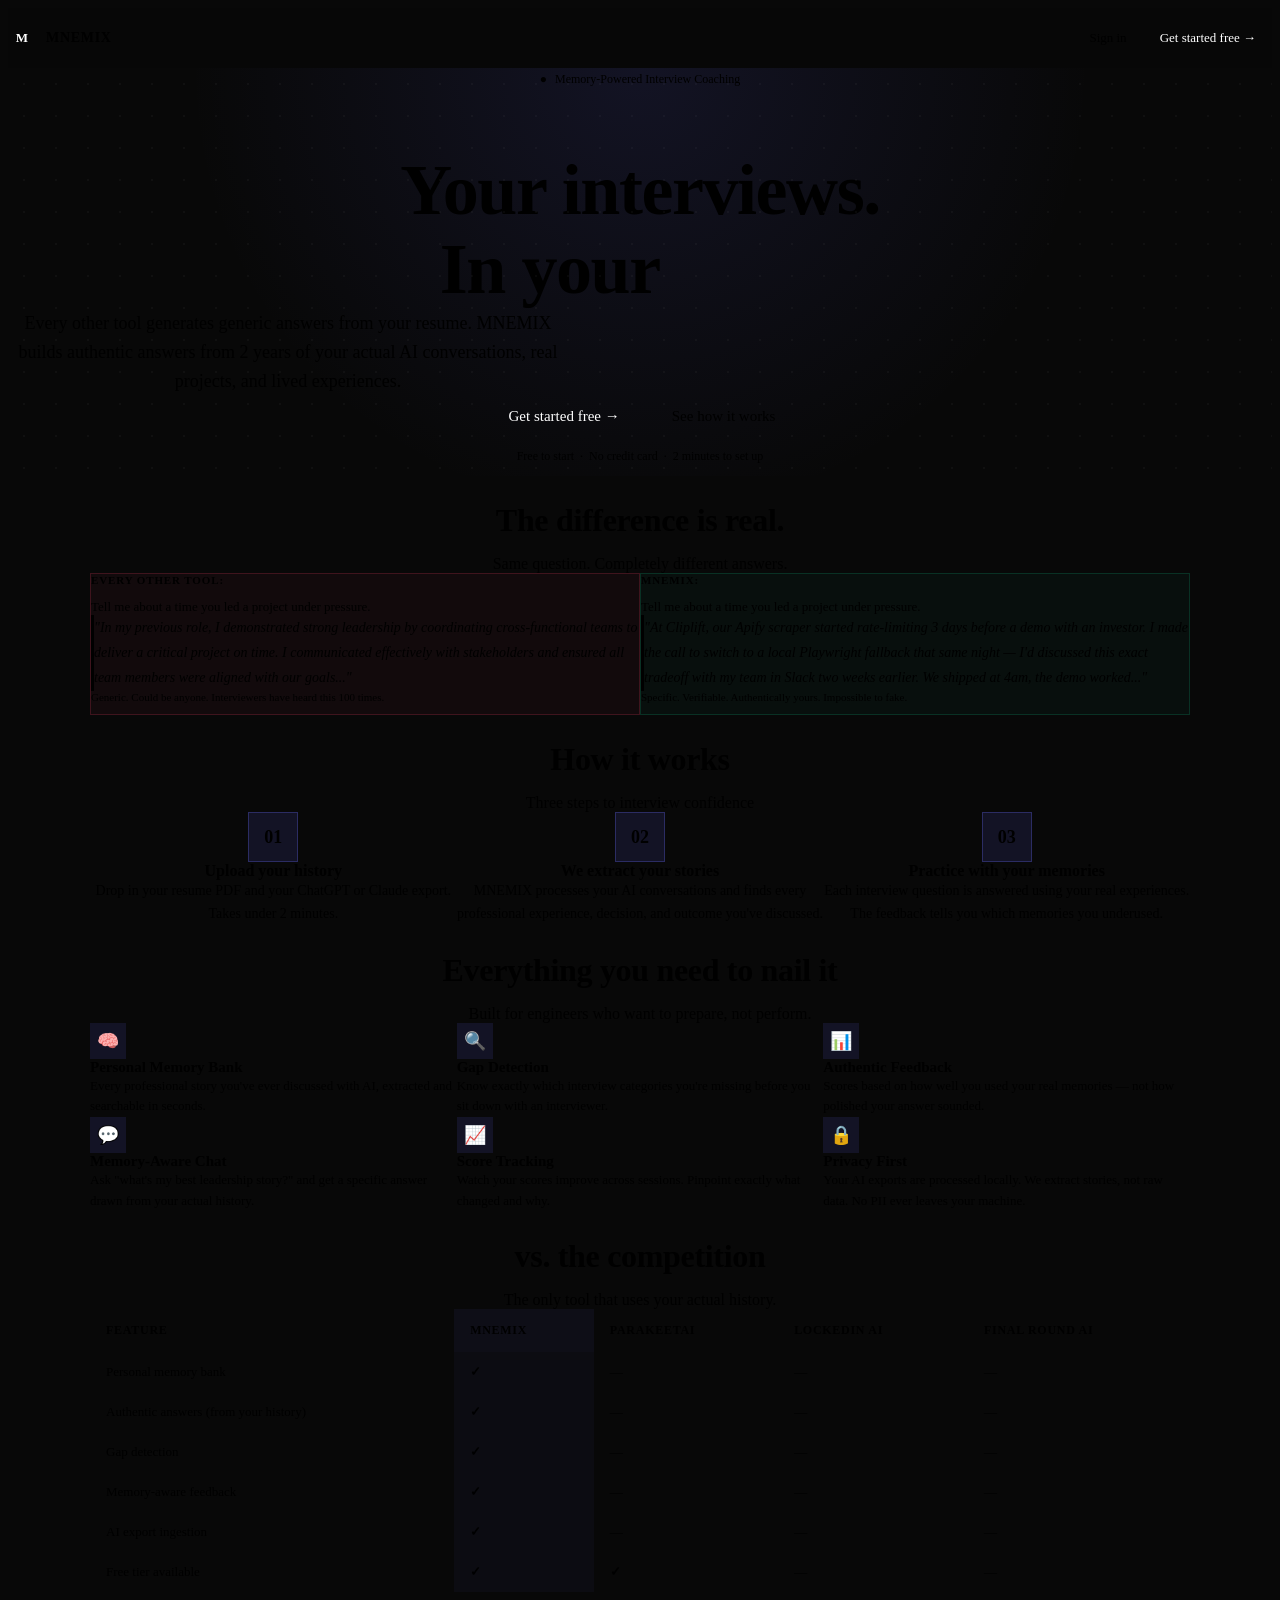
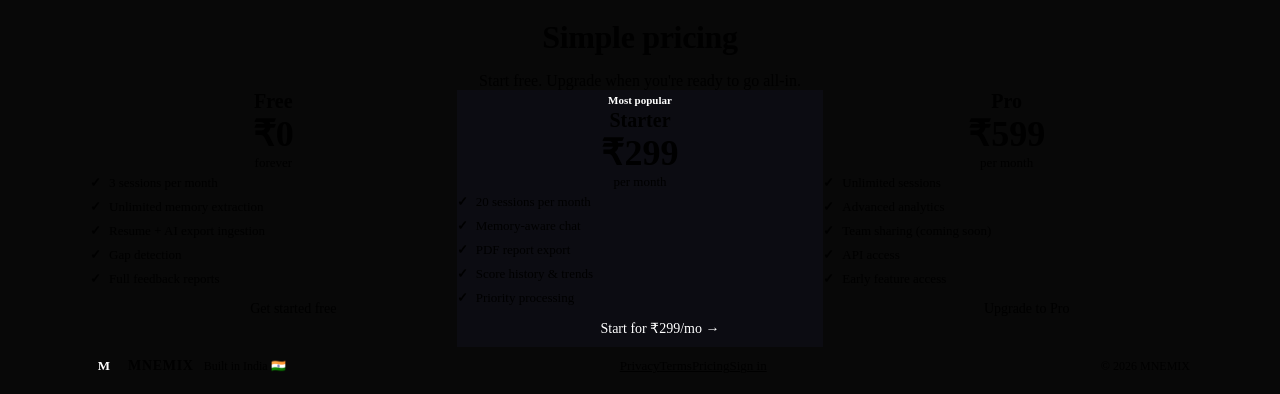
==== frontend/index.html @ 7cbd6e8a "Migrate to Supabase PostgreSQL and add web UI with full documentation - Replace SQLite/aiosqlite wit" ====
<!DOCTYPE html>
<html lang="en">
<head>
  <meta charset="UTF-8">
  <meta name="viewport" content="width=device-width, initial-scale=1.0">
  <title>MNEMIX — Memory-Powered Interview Coaching</title>
  <meta name="description" content="Stop practicing with generic AI answers. MNEMIX extracts your real experiences from 2 years of AI conversations and builds interview answers that are authentically yours.">

  <link href="https://fonts.googleapis.com/css2?family=DM+Sans:wght@300;400;500;600&family=Geist+Mono:wght@400;500;600&display=swap" rel="stylesheet">
  <link rel="stylesheet" href="/css/design-system.css">

  <style>
    /* Landing-specific overrides */
    body { background: #080808; }

    /* Navbar */
    .navbar {
      position: sticky; top: 0; z-index: 100;
      display: flex; align-items: center; justify-content: space-between;
      padding: 0 var(--space-8); height: 60px;
      background: rgba(8,8,8,0.9); backdrop-filter: blur(12px);
      border-bottom: 1px solid var(--color-border);
    }
    .nav-logo { display: flex; align-items: center; gap: 10px; }
    .nav-logo-mark {
      width: 28px; height: 28px; background: var(--color-primary);
      border-radius: var(--radius-md); display: flex; align-items: center; justify-content: center;
      font-family: var(--font-mono); font-size: 13px; font-weight: 600; color: white;
    }
    .nav-logo-text { font-family: var(--font-mono); font-size: 14px; font-weight: 600; letter-spacing: 0.05em; }
    .nav-actions { display: flex; align-items: center; gap: var(--space-3); }
    .btn-nav { display: inline-flex; align-items: center; gap: 6px; padding: 7px 16px; border-radius: var(--radius-md); font-size: 13px; font-weight: 500; transition: all 150ms ease-out; cursor: pointer; }
    .btn-nav-ghost { background: transparent; border: 1px solid transparent; color: var(--text-secondary); text-decoration: none; }
    .btn-nav-ghost:hover { border-color: var(--color-border-2); color: var(--text-primary); }
    .btn-nav-primary { background: var(--color-primary); color: white; border: none; text-decoration: none; }
    .btn-nav-primary:hover { background: var(--color-accent); }

    /* Hero */
    .hero {
      text-align: center; padding: 100px var(--space-6) 80px;
      background-image:
        radial-gradient(circle at 50% 0%, rgba(99,102,241,0.12) 0%, transparent 60%);
      position: relative; overflow: hidden;
    }
    .hero::before {
      content: '';
      position: absolute; inset: 0;
      background-image: radial-gradient(rgba(255,255,255,0.03) 1px, transparent 1px);
      background-size: 32px 32px;
      pointer-events: none;
    }
    .hero-eyebrow {
      display: inline-flex; align-items: center; gap: 8px;
      padding: 4px 12px; border: 1px solid var(--color-border-2);
      border-radius: var(--radius-full); font-size: 12px; font-family: var(--font-mono);
      color: var(--color-accent); margin-bottom: var(--space-6);
    }
    .hero-heading {
      font-size: clamp(40px, 8vw, 72px); font-weight: 600; line-height: 1.1;
      letter-spacing: -0.02em; margin-bottom: var(--space-6);
    }
    .hero-gradient {
      background: linear-gradient(135deg, var(--color-accent), #c4b5fd);
      -webkit-background-clip: text; -webkit-text-fill-color: transparent;
      background-clip: text;
    }
    .hero-sub {
      font-size: 18px; color: var(--text-secondary); max-width: 560px; margin: 0 auto var(--space-8);
      line-height: 1.6;
    }
    .hero-ctas { display: flex; align-items: center; justify-content: center; gap: var(--space-4); flex-wrap: wrap; margin-bottom: var(--space-6); }
    .hero-proof { font-size: 12px; color: var(--text-tertiary); font-family: var(--font-mono); }

    /* Section container */
    .section { padding: 80px var(--space-8); max-width: 1100px; margin: 0 auto; }
    .section-heading {
      font-size: 32px; font-weight: 600; letter-spacing: -0.01em;
      margin-bottom: var(--space-4); text-align: center;
    }
    .section-subheading { font-size: 16px; color: var(--text-secondary); text-align: center; margin-bottom: var(--space-12); }

    /* Problem/Solution */
    .compare-grid { display: grid; grid-template-columns: 1fr 1fr; gap: var(--space-6); }
    .compare-card {
      border-radius: var(--radius-xl); padding: var(--space-8);
      border: 1px solid;
    }
    .compare-bad { background: rgba(244,63,94,0.04); border-color: rgba(244,63,94,0.2); }
    .compare-good { background: rgba(16,185,129,0.04); border-color: rgba(16,185,129,0.2); }
    .compare-label {
      font-size: 11px; font-family: var(--font-mono); font-weight: 600;
      text-transform: uppercase; letter-spacing: 0.08em; margin-bottom: var(--space-4);
    }
    .compare-bad .compare-label { color: var(--color-danger); }
    .compare-good .compare-label { color: var(--color-success); }
    .compare-quote {
      font-size: 14px; line-height: 1.8; color: var(--text-secondary);
      font-style: italic; border-left: 3px solid; padding-left: var(--space-4);
    }
    .compare-bad .compare-quote { border-color: var(--color-danger); }
    .compare-good .compare-quote { border-color: var(--color-success); color: var(--text-primary); }

    /* How it works */
    .steps-row { display: grid; grid-template-columns: repeat(3, 1fr); gap: var(--space-8); }
    .step-card { text-align: center; }
    .step-num {
      display: inline-flex; align-items: center; justify-content: center;
      width: 48px; height: 48px; border-radius: var(--radius-md);
      background: rgba(99,102,241,0.12); border: 1px solid rgba(99,102,241,0.3);
      font-family: var(--font-mono); font-size: 18px; font-weight: 600;
      color: var(--color-accent); margin-bottom: var(--space-5);
    }
    .step-title { font-size: 16px; font-weight: 600; margin-bottom: var(--space-2); }
    .step-desc { font-size: 14px; color: var(--text-secondary); line-height: 1.6; }

    /* Feature grid */
    .feature-grid { display: grid; grid-template-columns: repeat(3, 1fr); gap: var(--space-4); }
    .feature-card {
      background: var(--color-surface); border: 1px solid var(--color-border);
      border-radius: var(--radius-lg); padding: var(--space-6);
      transition: border-color 150ms ease-out;
    }
    .feature-card:hover { border-color: var(--color-border-2); }
    .feature-icon {
      width: 36px; height: 36px; border-radius: var(--radius-md);
      background: rgba(99,102,241,0.12);
      display: flex; align-items: center; justify-content: center;
      font-size: 18px; margin-bottom: var(--space-4);
    }
    .feature-title { font-size: 15px; font-weight: 600; margin-bottom: var(--space-2); }
    .feature-desc { font-size: 13px; color: var(--text-secondary); line-height: 1.6; }

    /* Comparison table */
    .compare-table { width: 100%; border-collapse: collapse; border-radius: var(--radius-lg); overflow: hidden; border: 1px solid var(--color-border); }
    .compare-table th { padding: 14px 16px; font-size: 12px; font-weight: 600; font-family: var(--font-mono); text-transform: uppercase; letter-spacing: 0.06em; border-bottom: 1px solid var(--color-border); text-align: left; }
    .compare-table th:first-child { color: var(--text-tertiary); }
    .compare-table th.highlight { color: var(--color-accent); background: rgba(99,102,241,0.06); }
    .compare-table td { padding: 12px 16px; font-size: 13px; border-bottom: 1px solid var(--color-border); }
    .compare-table tr:last-child td { border-bottom: none; }
    .compare-table td.highlight { background: rgba(99,102,241,0.04); }
    .check { color: var(--color-success); font-weight: 600; }
    .cross { color: var(--text-tertiary); }

    /* Pricing */
    .pricing-grid { display: grid; grid-template-columns: repeat(3, 1fr); gap: var(--space-5); }
    .pricing-card {
      background: var(--color-surface); border: 1px solid var(--color-border);
      border-radius: var(--radius-xl); padding: var(--space-8); text-align: center;
    }
    .pricing-card.featured { border-color: var(--color-primary); background: rgba(99,102,241,0.04); }
    .pricing-badge { display: inline-block; padding: 3px 10px; background: var(--color-primary); color: white; border-radius: var(--radius-full); font-size: 11px; font-weight: 600; margin-bottom: var(--space-4); font-family: var(--font-mono); }
    .pricing-name { font-size: 20px; font-weight: 600; margin-bottom: var(--space-2); }
    .pricing-price { font-family: var(--font-mono); font-size: 36px; font-weight: 600; margin-bottom: var(--space-1); }
    .pricing-period { font-size: 13px; color: var(--text-tertiary); margin-bottom: var(--space-6); }
    .pricing-features { text-align: left; margin-bottom: var(--space-6); }
    .pricing-feature { display: flex; gap: 8px; font-size: 13px; color: var(--text-secondary); padding: 4px 0; }
    .pricing-feature .check { flex-shrink: 0; }
    .btn-pricing {
      display: block; width: 100%; padding: 10px 20px; border-radius: var(--radius-md);
      font-size: 14px; font-weight: 500; text-align: center; transition: all 150ms ease-out;
      cursor: pointer; text-decoration: none;
    }
    .btn-pricing-outline { background: transparent; border: 1px solid var(--color-border-2); color: var(--text-primary); }
    .btn-pricing-outline:hover { border-color: var(--color-primary); color: var(--color-accent); }
    .btn-pricing-filled { background: var(--color-primary); border: none; color: white; }
    .btn-pricing-filled:hover { background: var(--color-accent); }

    /* Footer */
    .footer {
      border-top: 1px solid var(--color-border);
      padding: var(--space-8) var(--space-8);
      display: flex; align-items: center; justify-content: space-between;
      max-width: 1100px; margin: 0 auto;
    }
    .footer-links { display: flex; gap: var(--space-6); }
    .footer-link { font-size: 13px; color: var(--text-tertiary); }
    .footer-link:hover { color: var(--text-secondary); }

    /* Responsive */
    @media (max-width: 767px) {
      .section { padding: 60px var(--space-4); }
      .compare-grid { grid-template-columns: 1fr; }
      .steps-row { grid-template-columns: 1fr; gap: var(--space-6); }
      .feature-grid { grid-template-columns: 1fr 1fr; }
      .pricing-grid { grid-template-columns: 1fr; }
      .compare-table { font-size: 12px; }
      .compare-table th, .compare-table td { padding: 8px 10px; }
      .footer { flex-direction: column; gap: var(--space-4); text-align: center; }
      .footer-links { flex-wrap: wrap; justify-content: center; }
    }
  </style>
</head>
<body>

<!-- Navbar -->
<nav class="navbar">
  <div class="nav-logo">
    <div class="nav-logo-mark">M</div>
    <span class="nav-logo-text">MNEMIX</span>
  </div>
  <div class="nav-actions">
    <a href="/login.html" class="btn-nav btn-nav-ghost">Sign in</a>
    <a href="/login.html" class="btn-nav btn-nav-primary">Get started free →</a>
  </div>
</nav>

<!-- Hero -->
<section class="hero">
  <div class="hero-eyebrow">
    <span>●</span> Memory-Powered Interview Coaching
  </div>
  <h1 class="hero-heading">
    Your interviews.<br>
    In your <span class="hero-gradient">voice.</span>
  </h1>
  <p class="hero-sub">
    Every other tool generates generic answers from your resume. MNEMIX builds authentic answers from 2 years of your actual AI conversations, real projects, and lived experiences.
  </p>
  <div class="hero-ctas">
    <a href="/login.html" style="display:inline-flex;align-items:center;gap:8px;padding:12px 28px;background:var(--color-primary);color:white;border-radius:var(--radius-md);font-size:15px;font-weight:500;text-decoration:none;transition:background 150ms;" onmouseover="this.style.background='var(--color-accent)'" onmouseout="this.style.background='var(--color-primary)'">
      Get started free →
    </a>
    <a href="#how-it-works" style="display:inline-flex;align-items:center;gap:8px;padding:12px 24px;background:transparent;color:var(--text-secondary);border:1px solid var(--color-border-2);border-radius:var(--radius-md);font-size:15px;font-weight:500;text-decoration:none;">
      See how it works
    </a>
  </div>
  <p class="hero-proof">Free to start &nbsp;·&nbsp; No credit card &nbsp;·&nbsp; 2 minutes to set up</p>
</section>

<!-- Problem / Solution -->
<div style="max-width:1100px;margin:0 auto;padding:0 var(--space-8) 80px;">
  <h2 class="section-heading" style="margin-bottom:var(--space-4);">The difference is real.</h2>
  <p class="section-subheading" style="margin-bottom:var(--space-8);">Same question. Completely different answers.</p>
  <div class="compare-grid">
    <div class="compare-card compare-bad">
      <div class="compare-label">Every other tool:</div>
      <p style="font-size:13px;color:var(--text-tertiary);margin-bottom:var(--space-4);">Tell me about a time you led a project under pressure.</p>
      <div class="compare-quote">
        "In my previous role, I demonstrated strong leadership by coordinating cross-functional teams to deliver a critical project on time. I communicated effectively with stakeholders and ensured all team members were aligned with our goals..."
      </div>
      <p style="font-size:11px;color:var(--color-danger);margin-top:var(--space-3);font-family:var(--font-mono);">Generic. Could be anyone. Interviewers have heard this 100 times.</p>
    </div>
    <div class="compare-card compare-good">
      <div class="compare-label">MNEMIX:</div>
      <p style="font-size:13px;color:var(--text-tertiary);margin-bottom:var(--space-4);">Tell me about a time you led a project under pressure.</p>
      <div class="compare-quote">
        "At Cliplift, our Apify scraper started rate-limiting 3 days before a demo with an investor. I made the call to switch to a local Playwright fallback that same night — I'd discussed this exact tradeoff with my team in Slack two weeks earlier. We shipped at 4am, the demo worked..."
      </div>
      <p style="font-size:11px;color:var(--color-success);margin-top:var(--space-3);font-family:var(--font-mono);">Specific. Verifiable. Authentically yours. Impossible to fake.</p>
    </div>
  </div>
</div>

<!-- How it works -->
<div id="how-it-works" style="background:var(--color-surface);border-top:1px solid var(--color-border);border-bottom:1px solid var(--color-border);">
  <div class="section">
    <h2 class="section-heading">How it works</h2>
    <p class="section-subheading">Three steps to interview confidence</p>
    <div class="steps-row">
      <div class="step-card">
        <div class="step-num">01</div>
        <div class="step-title">Upload your history</div>
        <div class="step-desc">Drop in your resume PDF and your ChatGPT or Claude export. Takes under 2 minutes.</div>
      </div>
      <div class="step-card">
        <div class="step-num">02</div>
        <div class="step-title">We extract your stories</div>
        <div class="step-desc">MNEMIX processes your AI conversations and finds every professional experience, decision, and outcome you've discussed.</div>
      </div>
      <div class="step-card">
        <div class="step-num">03</div>
        <div class="step-title">Practice with your memories</div>
        <div class="step-desc">Each interview question is answered using your real experiences. The feedback tells you which memories you underused.</div>
      </div>
    </div>
  </div>
</div>

<!-- Features -->
<div class="section">
  <h2 class="section-heading">Everything you need to nail it</h2>
  <p class="section-subheading">Built for engineers who want to prepare, not perform.</p>
  <div class="feature-grid">
    <div class="feature-card">
      <div class="feature-icon">🧠</div>
      <div class="feature-title">Personal Memory Bank</div>
      <div class="feature-desc">Every professional story you've ever discussed with AI, extracted and searchable in seconds.</div>
    </div>
    <div class="feature-card">
      <div class="feature-icon">🔍</div>
      <div class="feature-title">Gap Detection</div>
      <div class="feature-desc">Know exactly which interview categories you're missing before you sit down with an interviewer.</div>
    </div>
    <div class="feature-card">
      <div class="feature-icon">📊</div>
      <div class="feature-title">Authentic Feedback</div>
      <div class="feature-desc">Scores based on how well you used your real memories — not how polished your answer sounded.</div>
    </div>
    <div class="feature-card">
      <div class="feature-icon">💬</div>
      <div class="feature-title">Memory-Aware Chat</div>
      <div class="feature-desc">Ask "what's my best leadership story?" and get a specific answer drawn from your actual history.</div>
    </div>
    <div class="feature-card">
      <div class="feature-icon">📈</div>
      <div class="feature-title">Score Tracking</div>
      <div class="feature-desc">Watch your scores improve across sessions. Pinpoint exactly what changed and why.</div>
    </div>
    <div class="feature-card">
      <div class="feature-icon">🔒</div>
      <div class="feature-title">Privacy First</div>
      <div class="feature-desc">Your AI exports are processed locally. We extract stories, not raw data. No PII ever leaves your machine.</div>
    </div>
  </div>
</div>

<!-- Comparison table -->
<div style="background:var(--color-surface);border-top:1px solid var(--color-border);border-bottom:1px solid var(--color-border);">
  <div class="section">
    <h2 class="section-heading">vs. the competition</h2>
    <p class="section-subheading">The only tool that uses your actual history.</p>
    <table class="compare-table">
      <thead>
        <tr>
          <th>Feature</th>
          <th class="highlight">MNEMIX</th>
          <th>ParakeetAI</th>
          <th>LockedIn AI</th>
          <th>Final Round AI</th>
        </tr>
      </thead>
      <tbody>
        <tr>
          <td>Personal memory bank</td>
          <td class="highlight"><span class="check">✓</span></td>
          <td><span class="cross">—</span></td>
          <td><span class="cross">—</span></td>
          <td><span class="cross">—</span></td>
        </tr>
        <tr>
          <td>Authentic answers (from your history)</td>
          <td class="highlight"><span class="check">✓</span></td>
          <td><span class="cross">—</span></td>
          <td><span class="cross">—</span></td>
          <td><span class="cross">—</span></td>
        </tr>
        <tr>
          <td>Gap detection</td>
          <td class="highlight"><span class="check">✓</span></td>
          <td><span class="cross">—</span></td>
          <td><span class="cross">—</span></td>
          <td><span class="cross">—</span></td>
        </tr>
        <tr>
          <td>Memory-aware feedback</td>
          <td class="highlight"><span class="check">✓</span></td>
          <td><span class="cross">—</span></td>
          <td><span class="cross">—</span></td>
          <td><span class="cross">—</span></td>
        </tr>
        <tr>
          <td>AI export ingestion</td>
          <td class="highlight"><span class="check">✓</span></td>
          <td><span class="cross">—</span></td>
          <td><span class="cross">—</span></td>
          <td><span class="cross">—</span></td>
        </tr>
        <tr>
          <td>Free tier available</td>
          <td class="highlight"><span class="check">✓</span></td>
          <td><span class="check">✓</span></td>
          <td><span class="cross">—</span></td>
          <td><span class="cross">—</span></td>
        </tr>
      </tbody>
    </table>
  </div>
</div>

<!-- Pricing -->
<div class="section" id="pricing">
  <h2 class="section-heading">Simple pricing</h2>
  <p class="section-subheading">Start free. Upgrade when you're ready to go all-in.</p>
  <div class="pricing-grid">
    <div class="pricing-card">
      <div class="pricing-name">Free</div>
      <div class="pricing-price">₹0</div>
      <div class="pricing-period">forever</div>
      <div class="pricing-features">
        <div class="pricing-feature"><span class="check">✓</span> 3 sessions per month</div>
        <div class="pricing-feature"><span class="check">✓</span> Unlimited memory extraction</div>
        <div class="pricing-feature"><span class="check">✓</span> Resume + AI export ingestion</div>
        <div class="pricing-feature"><span class="check">✓</span> Gap detection</div>
        <div class="pricing-feature"><span class="check">✓</span> Full feedback reports</div>
      </div>
      <a href="/login.html" class="btn-pricing btn-pricing-outline">Get started free</a>
    </div>
    <div class="pricing-card featured">
      <div class="pricing-badge">Most popular</div>
      <div class="pricing-name">Starter</div>
      <div class="pricing-price">₹299</div>
      <div class="pricing-period">per month</div>
      <div class="pricing-features">
        <div class="pricing-feature"><span class="check">✓</span> 20 sessions per month</div>
        <div class="pricing-feature"><span class="check">✓</span> Memory-aware chat</div>
        <div class="pricing-feature"><span class="check">✓</span> PDF report export</div>
        <div class="pricing-feature"><span class="check">✓</span> Score history & trends</div>
        <div class="pricing-feature"><span class="check">✓</span> Priority processing</div>
      </div>
      <a href="/login.html" class="btn-pricing btn-pricing-filled">Start for ₹299/mo →</a>
    </div>
    <div class="pricing-card">
      <div class="pricing-name">Pro</div>
      <div class="pricing-price">₹599</div>
      <div class="pricing-period">per month</div>
      <div class="pricing-features">
        <div class="pricing-feature"><span class="check">✓</span> Unlimited sessions</div>
        <div class="pricing-feature"><span class="check">✓</span> Advanced analytics</div>
        <div class="pricing-feature"><span class="check">✓</span> Team sharing (coming soon)</div>
        <div class="pricing-feature"><span class="check">✓</span> API access</div>
        <div class="pricing-feature"><span class="check">✓</span> Early feature access</div>
      </div>
      <a href="/login.html" class="btn-pricing btn-pricing-outline">Upgrade to Pro</a>
    </div>
  </div>
</div>

<!-- Footer -->
<div style="border-top:1px solid var(--color-border);padding:0 var(--space-8);">
  <div class="footer">
    <div class="nav-logo">
      <div class="nav-logo-mark">M</div>
      <span class="nav-logo-text">MNEMIX</span>
      <span style="font-size:12px;color:var(--text-tertiary);margin-left:var(--space-3);">Built in India 🇮🇳</span>
    </div>
    <div class="footer-links">
      <a href="#" class="footer-link">Privacy</a>
      <a href="#" class="footer-link">Terms</a>
      <a href="#pricing" class="footer-link">Pricing</a>
      <a href="/login.html" class="footer-link">Sign in</a>
    </div>
    <p style="font-size:12px;color:var(--text-tertiary);">© 2026 MNEMIX</p>
  </div>
</div>

</body>
</html>
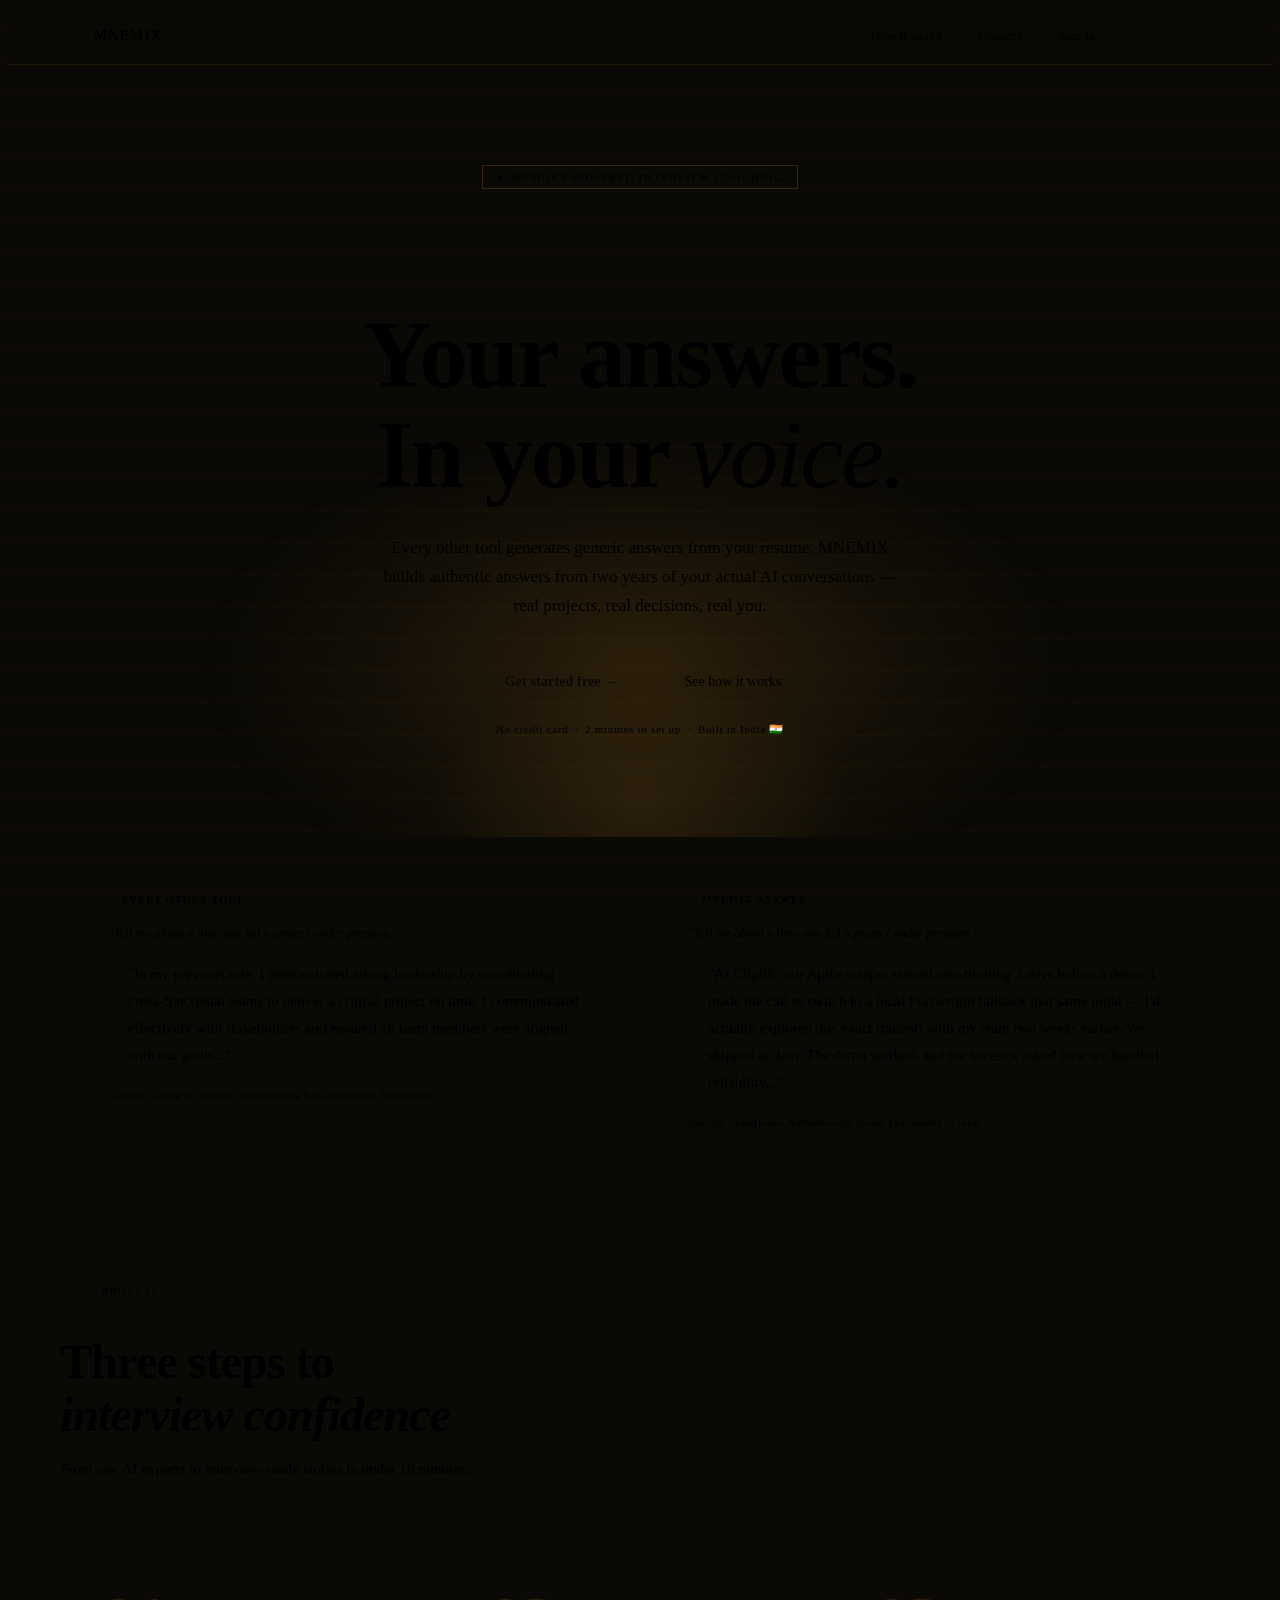
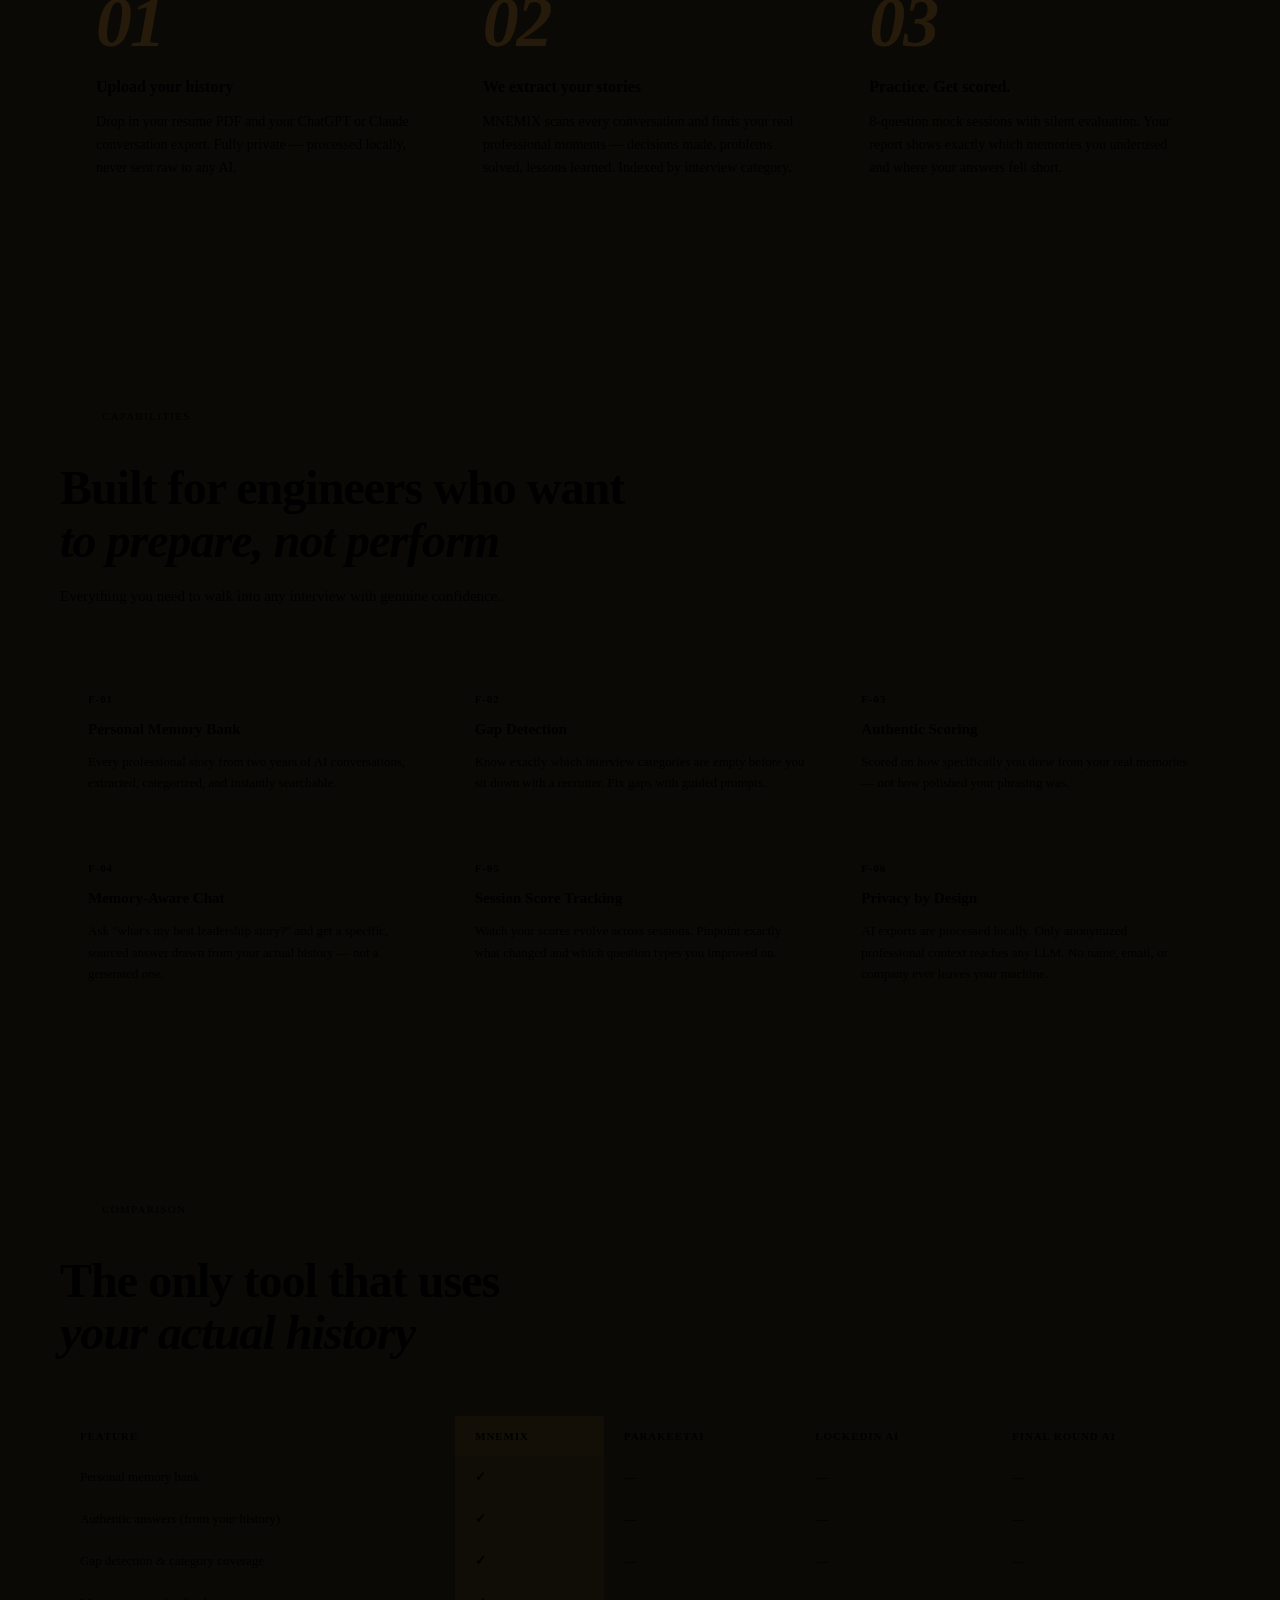
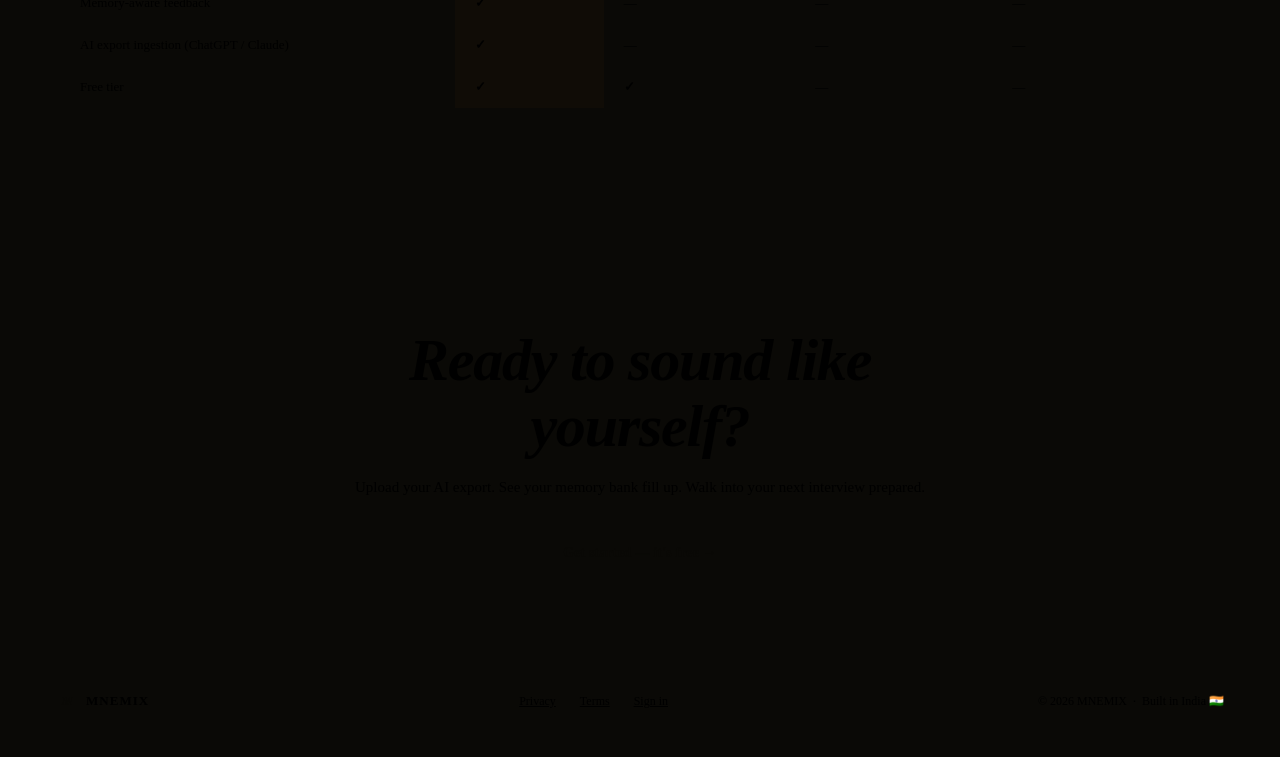
==== commit 11f84a95: "Redesign frontend with Archival Intelligence aesthetic Replace indigo/purple palette with warm amber" ====
--- a/frontend/index.html
+++ b/frontend/index.html
@@ -3,445 +3,602 @@
 <head>
   <meta charset="UTF-8">
   <meta name="viewport" content="width=device-width, initial-scale=1.0">
-  <title>MNEMIX — Memory-Powered Interview Coaching</title>
-  <meta name="description" content="Stop practicing with generic AI answers. MNEMIX extracts your real experiences from 2 years of AI conversations and builds interview answers that are authentically yours.">
-
-  <link href="https://fonts.googleapis.com/css2?family=DM+Sans:wght@300;400;500;600&family=Geist+Mono:wght@400;500;600&display=swap" rel="stylesheet">
+  <title>MNEMIX — Your interview answers, in your voice</title>
+  <meta name="description" content="Stop rehearsing generic answers. MNEMIX extracts your real experiences from 2 years of AI conversations and builds interview answers that are authentically yours.">
   <link rel="stylesheet" href="/css/design-system.css">
 
   <style>
-    /* Landing-specific overrides */
-    body { background: #080808; }
-
-    /* Navbar */
+    /* ── Page base ─────────────────────────────────── */
+    body { background: #0a0906; overflow-x: hidden; }
+
+    /* Ruled-line texture */
+    body::before {
+      content: '';
+      position: fixed; inset: 0; pointer-events: none; z-index: 0;
+      background-image: repeating-linear-gradient(
+        to bottom,
+        transparent 0px,
+        transparent 31px,
+        rgba(200,133,31,0.035) 31px,
+        rgba(200,133,31,0.035) 32px
+      );
+    }
+
+    /* ── Navbar ────────────────────────────────────── */
     .navbar {
-      position: sticky; top: 0; z-index: 100;
+      position: sticky; top: 0; z-index: 200;
       display: flex; align-items: center; justify-content: space-between;
-      padding: 0 var(--space-8); height: 60px;
-      background: rgba(8,8,8,0.9); backdrop-filter: blur(12px);
-      border-bottom: 1px solid var(--color-border);
-    }
-    .nav-logo { display: flex; align-items: center; gap: 10px; }
+      padding: 0 48px; height: 56px;
+      background: rgba(10,9,6,0.92);
+      backdrop-filter: blur(16px);
+      border-bottom: 1px solid rgba(200,133,31,0.12);
+    }
+    .nav-logo {
+      display: flex; align-items: center; gap: 10px;
+      font-family: var(--font-mono); font-size: 14px; font-weight: 600;
+      letter-spacing: 0.08em; color: var(--text-primary);
+      text-decoration: none;
+    }
     .nav-logo-mark {
-      width: 28px; height: 28px; background: var(--color-primary);
-      border-radius: var(--radius-md); display: flex; align-items: center; justify-content: center;
-      font-family: var(--font-mono); font-size: 13px; font-weight: 600; color: white;
-    }
-    .nav-logo-text { font-family: var(--font-mono); font-size: 14px; font-weight: 600; letter-spacing: 0.05em; }
-    .nav-actions { display: flex; align-items: center; gap: var(--space-3); }
-    .btn-nav { display: inline-flex; align-items: center; gap: 6px; padding: 7px 16px; border-radius: var(--radius-md); font-size: 13px; font-weight: 500; transition: all 150ms ease-out; cursor: pointer; }
-    .btn-nav-ghost { background: transparent; border: 1px solid transparent; color: var(--text-secondary); text-decoration: none; }
-    .btn-nav-ghost:hover { border-color: var(--color-border-2); color: var(--text-primary); }
-    .btn-nav-primary { background: var(--color-primary); color: white; border: none; text-decoration: none; }
-    .btn-nav-primary:hover { background: var(--color-accent); }
-
-    /* Hero */
+      width: 28px; height: 28px;
+      background: var(--color-primary);
+      border-radius: var(--radius-md);
+      display: flex; align-items: center; justify-content: center;
+      font-family: var(--font-display);
+      font-size: 15px; font-weight: 600; font-style: italic;
+      color: #0a0906;
+    }
+    .nav-actions { display: flex; align-items: center; gap: 12px; }
+    .nav-link {
+      font-size: 13px; font-weight: 500; color: var(--text-secondary);
+      text-decoration: none; padding: 6px 12px;
+      border-radius: var(--radius-md);
+      transition: color var(--transition-fast);
+    }
+    .nav-link:hover { color: var(--text-primary); }
+    .nav-cta {
+      display: inline-flex; align-items: center; gap: 6px;
+      padding: 8px 18px; border-radius: var(--radius-md);
+      background: var(--color-primary);
+      color: #0a0906; font-size: 13px; font-weight: 600;
+      text-decoration: none;
+      transition: background var(--transition-fast);
+    }
+    .nav-cta:hover { background: var(--color-accent); }
+
+    /* ── Hero ──────────────────────────────────────── */
     .hero {
-      text-align: center; padding: 100px var(--space-6) 80px;
-      background-image:
-        radial-gradient(circle at 50% 0%, rgba(99,102,241,0.12) 0%, transparent 60%);
+      position: relative; z-index: 1;
+      padding: 100px 48px 90px;
+      text-align: center; overflow: hidden;
+    }
+    .hero-glow {
+      position: absolute; bottom: -80px; left: 50%; transform: translateX(-50%);
+      width: 900px; height: 500px; pointer-events: none;
+      background: radial-gradient(ellipse at center, rgba(200,133,31,0.18) 0%, rgba(200,133,31,0.06) 40%, transparent 70%);
+      filter: blur(1px);
+    }
+    .hero-glow-2 {
+      position: absolute; bottom: -120px; left: 50%; transform: translateX(-50%);
+      width: 500px; height: 300px; pointer-events: none;
+      background: radial-gradient(ellipse at center, rgba(232,163,50,0.1) 0%, transparent 60%);
+    }
+    .hero-label {
+      display: inline-flex; align-items: center; gap: 8px;
+      font-family: var(--font-mono); font-size: 11px;
+      color: var(--color-primary); letter-spacing: 0.12em; text-transform: uppercase;
+      border: 1px solid rgba(200,133,31,0.25); border-radius: var(--radius-full);
+      padding: 5px 14px; margin-bottom: 36px;
+      opacity: 0; animation: fadeUp 0.6s ease-out 0.1s forwards;
+    }
+    .hero-label::before { content: '◆'; font-size: 8px; }
+
+    .hero-heading {
+      font-family: var(--font-display);
+      font-size: clamp(52px, 9vw, 96px);
+      font-weight: 600;
+      line-height: 1.05;
+      letter-spacing: -0.02em;
+      color: var(--text-primary);
+      margin-bottom: 28px;
+      opacity: 0; animation: fadeUp 0.7s ease-out 0.2s forwards;
+    }
+    .hero-heading em {
+      font-style: italic;
+      color: var(--color-accent);
+      font-weight: 500;
+    }
+
+    .hero-sub {
+      font-size: 17px; line-height: 1.7;
+      color: var(--text-secondary);
+      max-width: 540px; margin: 0 auto 40px;
+      opacity: 0; animation: fadeUp 0.7s ease-out 0.35s forwards;
+    }
+
+    .hero-ctas {
+      display: flex; align-items: center; justify-content: center;
+      gap: 12px; flex-wrap: wrap; margin-bottom: 20px;
+      opacity: 0; animation: fadeUp 0.7s ease-out 0.45s forwards;
+    }
+    .hero-cta-primary {
+      display: inline-flex; align-items: center; gap: 8px;
+      padding: 13px 30px; border-radius: var(--radius-md);
+      background: var(--color-primary); color: #0a0906;
+      font-size: 14px; font-weight: 700;
+      text-decoration: none; letter-spacing: 0.01em;
+      transition: background var(--transition-fast), transform 120ms ease-out;
       position: relative; overflow: hidden;
     }
-    .hero::before {
+    .hero-cta-primary::after {
       content: '';
       position: absolute; inset: 0;
-      background-image: radial-gradient(rgba(255,255,255,0.03) 1px, transparent 1px);
-      background-size: 32px 32px;
-      pointer-events: none;
-    }
-    .hero-eyebrow {
+      background: linear-gradient(90deg, transparent 0%, rgba(255,255,255,0.12) 50%, transparent 100%);
+      transform: translateX(-100%);
+      animation: shimmerBtn 2.5s ease-in-out 1.2s infinite;
+    }
+    @keyframes shimmerBtn {
+      from { transform: translateX(-100%); }
+      to   { transform: translateX(100%); }
+    }
+    .hero-cta-primary:hover { background: var(--color-accent); transform: translateY(-1px); }
+    .hero-cta-secondary {
       display: inline-flex; align-items: center; gap: 8px;
-      padding: 4px 12px; border: 1px solid var(--color-border-2);
-      border-radius: var(--radius-full); font-size: 12px; font-family: var(--font-mono);
-      color: var(--color-accent); margin-bottom: var(--space-6);
-    }
-    .hero-heading {
-      font-size: clamp(40px, 8vw, 72px); font-weight: 600; line-height: 1.1;
-      letter-spacing: -0.02em; margin-bottom: var(--space-6);
-    }
-    .hero-gradient {
-      background: linear-gradient(135deg, var(--color-accent), #c4b5fd);
-      -webkit-background-clip: text; -webkit-text-fill-color: transparent;
-      background-clip: text;
-    }
-    .hero-sub {
-      font-size: 18px; color: var(--text-secondary); max-width: 560px; margin: 0 auto var(--space-8);
-      line-height: 1.6;
-    }
-    .hero-ctas { display: flex; align-items: center; justify-content: center; gap: var(--space-4); flex-wrap: wrap; margin-bottom: var(--space-6); }
-    .hero-proof { font-size: 12px; color: var(--text-tertiary); font-family: var(--font-mono); }
-
-    /* Section container */
-    .section { padding: 80px var(--space-8); max-width: 1100px; margin: 0 auto; }
+      padding: 12px 24px; border-radius: var(--radius-md);
+      background: transparent; color: var(--text-secondary);
+      border: 1px solid var(--color-border-2);
+      font-size: 14px; font-weight: 500;
+      text-decoration: none;
+      transition: all var(--transition-fast);
+    }
+    .hero-cta-secondary:hover { border-color: var(--color-primary); color: var(--color-primary); }
+
+    .hero-proof {
+      font-family: var(--font-mono); font-size: 11px;
+      color: var(--text-tertiary); letter-spacing: 0.06em;
+      opacity: 0; animation: fadeUp 0.6s ease-out 0.6s forwards;
+    }
+
+    @keyframes fadeUp {
+      from { opacity: 0; transform: translateY(16px); }
+      to   { opacity: 1; transform: translateY(0); }
+    }
+
+    /* ── Ruling dividers ─────────────────────────── */
+    .rule { width: 100%; height: 1px; background: var(--color-border); }
+
+    /* ── Sections ────────────────────────────────── */
+    .section { position: relative; z-index: 1; padding: 88px 48px; max-width: 1160px; margin: 0 auto; }
+    .section-full { position: relative; z-index: 1; }
+    .section-inner { max-width: 1160px; margin: 0 auto; padding: 88px 48px; }
+
+    .section-label {
+      font-family: var(--font-mono); font-size: 11px;
+      color: var(--color-primary); letter-spacing: 0.12em;
+      text-transform: uppercase; margin-bottom: 16px;
+      display: flex; align-items: center; gap: 10px;
+    }
+    .section-label::before { content: ''; width: 32px; height: 1px; background: var(--color-primary); }
     .section-heading {
-      font-size: 32px; font-weight: 600; letter-spacing: -0.01em;
-      margin-bottom: var(--space-4); text-align: center;
-    }
-    .section-subheading { font-size: 16px; color: var(--text-secondary); text-align: center; margin-bottom: var(--space-12); }
-
-    /* Problem/Solution */
-    .compare-grid { display: grid; grid-template-columns: 1fr 1fr; gap: var(--space-6); }
-    .compare-card {
-      border-radius: var(--radius-xl); padding: var(--space-8);
-      border: 1px solid;
-    }
-    .compare-bad { background: rgba(244,63,94,0.04); border-color: rgba(244,63,94,0.2); }
-    .compare-good { background: rgba(16,185,129,0.04); border-color: rgba(16,185,129,0.2); }
-    .compare-label {
-      font-size: 11px; font-family: var(--font-mono); font-weight: 600;
-      text-transform: uppercase; letter-spacing: 0.08em; margin-bottom: var(--space-4);
-    }
-    .compare-bad .compare-label { color: var(--color-danger); }
-    .compare-good .compare-label { color: var(--color-success); }
-    .compare-quote {
-      font-size: 14px; line-height: 1.8; color: var(--text-secondary);
-      font-style: italic; border-left: 3px solid; padding-left: var(--space-4);
-    }
-    .compare-bad .compare-quote { border-color: var(--color-danger); }
-    .compare-good .compare-quote { border-color: var(--color-success); color: var(--text-primary); }
-
-    /* How it works */
-    .steps-row { display: grid; grid-template-columns: repeat(3, 1fr); gap: var(--space-8); }
-    .step-card { text-align: center; }
+      font-family: var(--font-display);
+      font-size: clamp(32px, 4vw, 48px);
+      font-weight: 600; line-height: 1.1;
+      letter-spacing: -0.02em;
+      margin-bottom: 16px;
+    }
+    .section-heading em { font-style: italic; color: var(--color-accent); }
+    .section-sub {
+      font-size: 15px; color: var(--text-secondary); line-height: 1.65;
+      max-width: 520px;
+    }
+
+    /* ── Comparison ──────────────────────────────── */
+    .compare-wrap {
+      background: var(--color-surface);
+      border-top: 1px solid var(--color-border);
+      border-bottom: 1px solid var(--color-border);
+    }
+    .compare-inner {
+      max-width: 1160px; margin: 0 auto;
+      display: grid; grid-template-columns: 1fr 1fr;
+    }
+    .compare-col {
+      padding: 56px 48px;
+    }
+    .compare-col + .compare-col {
+      border-left: 1px solid var(--color-border-2);
+    }
+    .compare-tag {
+      font-family: var(--font-mono); font-size: 10px; font-weight: 600;
+      text-transform: uppercase; letter-spacing: 0.12em;
+      margin-bottom: 20px; display: flex; align-items: center; gap: 8px;
+    }
+    .compare-tag-bad  { color: var(--color-danger); }
+    .compare-tag-good { color: var(--color-success); }
+    .compare-tag-bad::before  { content: ''; width: 6px; height: 6px; border-radius: 50%; background: var(--color-danger); flex-shrink: 0; }
+    .compare-tag-good::before { content: ''; width: 6px; height: 6px; border-radius: 50%; background: var(--color-success); flex-shrink: 0; }
+
+    .compare-question {
+      font-size: 13px; font-style: italic; color: var(--text-tertiary);
+      margin-bottom: 20px; font-family: var(--font-body);
+    }
+    .compare-answer {
+      font-size: 15px; line-height: 1.8;
+      color: var(--text-secondary); padding-left: 20px;
+      border-left: 2px solid var(--color-border-2);
+      margin-bottom: 20px;
+    }
+    .compare-col:last-child .compare-answer {
+      color: var(--text-primary);
+      border-left-color: var(--color-primary);
+    }
+    .compare-verdict {
+      font-family: var(--font-mono); font-size: 11px;
+      letter-spacing: 0.04em;
+    }
+    .compare-verdict-bad  { color: var(--color-danger); }
+    .compare-verdict-good { color: var(--color-success); }
+
+    /* ── How it works ────────────────────────────── */
+    .steps-grid {
+      display: grid; grid-template-columns: repeat(3, 1fr);
+      gap: 0; margin-top: 64px;
+      border: 1px solid var(--color-border);
+      border-radius: var(--radius-xl);
+      overflow: hidden;
+    }
+    .step-card {
+      padding: 40px 36px;
+      border-right: 1px solid var(--color-border);
+      position: relative;
+    }
+    .step-card:last-child { border-right: none; }
     .step-num {
-      display: inline-flex; align-items: center; justify-content: center;
-      width: 48px; height: 48px; border-radius: var(--radius-md);
-      background: rgba(99,102,241,0.12); border: 1px solid rgba(99,102,241,0.3);
-      font-family: var(--font-mono); font-size: 18px; font-weight: 600;
-      color: var(--color-accent); margin-bottom: var(--space-5);
-    }
-    .step-title { font-size: 16px; font-weight: 600; margin-bottom: var(--space-2); }
-    .step-desc { font-size: 14px; color: var(--text-secondary); line-height: 1.6; }
-
-    /* Feature grid */
-    .feature-grid { display: grid; grid-template-columns: repeat(3, 1fr); gap: var(--space-4); }
+      font-family: var(--font-display);
+      font-size: 72px; font-weight: 600; font-style: italic;
+      line-height: 1; color: rgba(200,133,31,0.15);
+      margin-bottom: 20px;
+      letter-spacing: -0.03em;
+    }
+    .step-title {
+      font-size: 16px; font-weight: 600; margin-bottom: 10px;
+      color: var(--text-primary);
+    }
+    .step-desc { font-size: 14px; color: var(--text-secondary); line-height: 1.65; }
+
+    /* ── Feature grid ────────────────────────────── */
+    .feature-grid {
+      display: grid; grid-template-columns: repeat(3, 1fr);
+      gap: var(--space-4); margin-top: 56px;
+    }
     .feature-card {
-      background: var(--color-surface); border: 1px solid var(--color-border);
-      border-radius: var(--radius-lg); padding: var(--space-6);
-      transition: border-color 150ms ease-out;
-    }
-    .feature-card:hover { border-color: var(--color-border-2); }
-    .feature-icon {
-      width: 36px; height: 36px; border-radius: var(--radius-md);
-      background: rgba(99,102,241,0.12);
-      display: flex; align-items: center; justify-content: center;
-      font-size: 18px; margin-bottom: var(--space-4);
-    }
-    .feature-title { font-size: 15px; font-weight: 600; margin-bottom: var(--space-2); }
-    .feature-desc { font-size: 13px; color: var(--text-secondary); line-height: 1.6; }
-
-    /* Comparison table */
-    .compare-table { width: 100%; border-collapse: collapse; border-radius: var(--radius-lg); overflow: hidden; border: 1px solid var(--color-border); }
-    .compare-table th { padding: 14px 16px; font-size: 12px; font-weight: 600; font-family: var(--font-mono); text-transform: uppercase; letter-spacing: 0.06em; border-bottom: 1px solid var(--color-border); text-align: left; }
-    .compare-table th:first-child { color: var(--text-tertiary); }
-    .compare-table th.highlight { color: var(--color-accent); background: rgba(99,102,241,0.06); }
-    .compare-table td { padding: 12px 16px; font-size: 13px; border-bottom: 1px solid var(--color-border); }
-    .compare-table tr:last-child td { border-bottom: none; }
-    .compare-table td.highlight { background: rgba(99,102,241,0.04); }
-    .check { color: var(--color-success); font-weight: 600; }
+      background: var(--color-surface);
+      border: 1px solid var(--color-border);
+      border-radius: var(--radius-lg); padding: 28px 28px;
+      transition: border-color var(--transition-fast), transform var(--transition-fast);
+    }
+    .feature-card:hover {
+      border-color: rgba(200,133,31,0.3);
+      transform: translateY(-2px);
+    }
+    .feature-num {
+      font-family: var(--font-mono); font-size: 11px; font-weight: 600;
+      color: var(--color-primary); letter-spacing: 0.08em;
+      margin-bottom: 16px; display: block;
+    }
+    .feature-title { font-size: 15px; font-weight: 600; margin-bottom: 8px; }
+    .feature-desc { font-size: 13px; color: var(--text-secondary); line-height: 1.65; }
+
+    /* ── Comparison table ────────────────────────── */
+    .ctable-wrap { border-radius: var(--radius-xl); overflow: hidden; border: 1px solid var(--color-border); margin-top: 56px; }
+    .ctable { width: 100%; border-collapse: collapse; }
+    .ctable th {
+      padding: 14px 20px; font-size: 11px; font-weight: 600;
+      font-family: var(--font-mono); text-transform: uppercase;
+      letter-spacing: 0.08em; border-bottom: 1px solid var(--color-border);
+      text-align: left; background: var(--color-surface);
+    }
+    .ctable th:first-child { color: var(--text-tertiary); }
+    .ctable th.hl { color: var(--color-primary); background: rgba(200,133,31,0.05); }
+    .ctable td {
+      padding: 13px 20px; font-size: 13px;
+      border-bottom: 1px solid var(--color-border); background: var(--color-surface);
+    }
+    .ctable td.hl { background: rgba(200,133,31,0.03); }
+    .ctable tr:last-child td { border-bottom: none; }
+    .check { color: var(--color-primary); font-weight: 600; }
     .cross { color: var(--text-tertiary); }
 
-    /* Pricing */
-    .pricing-grid { display: grid; grid-template-columns: repeat(3, 1fr); gap: var(--space-5); }
-    .pricing-card {
-      background: var(--color-surface); border: 1px solid var(--color-border);
-      border-radius: var(--radius-xl); padding: var(--space-8); text-align: center;
-    }
-    .pricing-card.featured { border-color: var(--color-primary); background: rgba(99,102,241,0.04); }
-    .pricing-badge { display: inline-block; padding: 3px 10px; background: var(--color-primary); color: white; border-radius: var(--radius-full); font-size: 11px; font-weight: 600; margin-bottom: var(--space-4); font-family: var(--font-mono); }
-    .pricing-name { font-size: 20px; font-weight: 600; margin-bottom: var(--space-2); }
-    .pricing-price { font-family: var(--font-mono); font-size: 36px; font-weight: 600; margin-bottom: var(--space-1); }
-    .pricing-period { font-size: 13px; color: var(--text-tertiary); margin-bottom: var(--space-6); }
-    .pricing-features { text-align: left; margin-bottom: var(--space-6); }
-    .pricing-feature { display: flex; gap: 8px; font-size: 13px; color: var(--text-secondary); padding: 4px 0; }
-    .pricing-feature .check { flex-shrink: 0; }
-    .btn-pricing {
-      display: block; width: 100%; padding: 10px 20px; border-radius: var(--radius-md);
-      font-size: 14px; font-weight: 500; text-align: center; transition: all 150ms ease-out;
-      cursor: pointer; text-decoration: none;
-    }
-    .btn-pricing-outline { background: transparent; border: 1px solid var(--color-border-2); color: var(--text-primary); }
-    .btn-pricing-outline:hover { border-color: var(--color-primary); color: var(--color-accent); }
-    .btn-pricing-filled { background: var(--color-primary); border: none; color: white; }
-    .btn-pricing-filled:hover { background: var(--color-accent); }
-
-    /* Footer */
+    /* ── CTA band ────────────────────────────────── */
+    .cta-band {
+      background: var(--color-surface);
+      border-top: 1px solid var(--color-border);
+    }
+    .cta-inner {
+      max-width: 1160px; margin: 0 auto; padding: 80px 48px;
+      text-align: center;
+    }
+    .cta-heading {
+      font-family: var(--font-display);
+      font-size: clamp(36px, 5vw, 60px);
+      font-weight: 600; font-style: italic;
+      line-height: 1.1; letter-spacing: -0.02em;
+      margin-bottom: 20px;
+    }
+    .cta-heading span { color: var(--color-accent); }
+    .cta-sub { font-size: 15px; color: var(--text-secondary); margin-bottom: 36px; }
+
+    /* ── Footer ──────────────────────────────────── */
     .footer {
       border-top: 1px solid var(--color-border);
-      padding: var(--space-8) var(--space-8);
+      padding: 28px 48px;
       display: flex; align-items: center; justify-content: space-between;
-      max-width: 1100px; margin: 0 auto;
-    }
-    .footer-links { display: flex; gap: var(--space-6); }
-    .footer-link { font-size: 13px; color: var(--text-tertiary); }
+      position: relative; z-index: 1;
+    }
+    .footer-logo { display: flex; align-items: center; gap: 8px; }
+    .footer-logo-text { font-family: var(--font-mono); font-size: 13px; font-weight: 600; letter-spacing: 0.08em; }
+    .footer-copy { font-size: 12px; color: var(--text-tertiary); font-family: var(--font-mono); }
+    .footer-links { display: flex; gap: 24px; }
+    .footer-link { font-size: 12px; color: var(--text-tertiary); transition: color var(--transition-fast); }
     .footer-link:hover { color: var(--text-secondary); }
 
-    /* Responsive */
-    @media (max-width: 767px) {
-      .section { padding: 60px var(--space-4); }
-      .compare-grid { grid-template-columns: 1fr; }
-      .steps-row { grid-template-columns: 1fr; gap: var(--space-6); }
+    /* ── Responsive ──────────────────────────────── */
+    @media (max-width: 900px) {
+      .navbar { padding: 0 24px; }
+      .hero   { padding: 72px 24px 64px; }
+      .compare-inner { grid-template-columns: 1fr; }
+      .compare-col + .compare-col { border-left: none; border-top: 1px solid var(--color-border-2); }
+      .steps-grid   { grid-template-columns: 1fr; }
+      .step-card    { border-right: none; border-bottom: 1px solid var(--color-border); }
+      .step-card:last-child { border-bottom: none; }
       .feature-grid { grid-template-columns: 1fr 1fr; }
-      .pricing-grid { grid-template-columns: 1fr; }
-      .compare-table { font-size: 12px; }
-      .compare-table th, .compare-table td { padding: 8px 10px; }
-      .footer { flex-direction: column; gap: var(--space-4); text-align: center; }
-      .footer-links { flex-wrap: wrap; justify-content: center; }
+      .section, .section-inner { padding: 60px 24px; }
+      .footer { flex-direction: column; gap: 16px; text-align: center; }
+    }
+    @media (max-width: 600px) {
+      .feature-grid { grid-template-columns: 1fr; }
+      .hero-heading { font-size: 46px; }
+      .ctable th:nth-child(n+3), .ctable td:nth-child(n+3) { display: none; }
     }
   </style>
 </head>
 <body>
 
-<!-- Navbar -->
+<!-- ── Navbar ──────────────────────────────────────────────── -->
 <nav class="navbar">
-  <div class="nav-logo">
+  <a href="/" class="nav-logo">
     <div class="nav-logo-mark">M</div>
-    <span class="nav-logo-text">MNEMIX</span>
-  </div>
+    MNEMIX
+  </a>
   <div class="nav-actions">
-    <a href="/login.html" class="btn-nav btn-nav-ghost">Sign in</a>
-    <a href="/login.html" class="btn-nav btn-nav-primary">Get started free →</a>
+    <a href="#how-it-works" class="nav-link">How it works</a>
+    <a href="#features" class="nav-link">Features</a>
+    <a href="/login.html" class="nav-link">Sign in</a>
+    <a href="/login.html" class="nav-cta">Start free →</a>
   </div>
 </nav>
 
-<!-- Hero -->
+<!-- ── Hero ────────────────────────────────────────────────── -->
 <section class="hero">
-  <div class="hero-eyebrow">
-    <span>●</span> Memory-Powered Interview Coaching
-  </div>
+  <div class="hero-glow"></div>
+  <div class="hero-glow-2"></div>
+
+  <div class="hero-label">Memory-powered interview coaching</div>
+
   <h1 class="hero-heading">
-    Your interviews.<br>
-    In your <span class="hero-gradient">voice.</span>
+    Your answers.<br>
+    In your <em>voice.</em>
   </h1>
+
   <p class="hero-sub">
-    Every other tool generates generic answers from your resume. MNEMIX builds authentic answers from 2 years of your actual AI conversations, real projects, and lived experiences.
+    Every other tool generates generic answers from your resume.
+    MNEMIX builds authentic answers from two years of your actual
+    AI conversations — real projects, real decisions, real you.
   </p>
+
   <div class="hero-ctas">
-    <a href="/login.html" style="display:inline-flex;align-items:center;gap:8px;padding:12px 28px;background:var(--color-primary);color:white;border-radius:var(--radius-md);font-size:15px;font-weight:500;text-decoration:none;transition:background 150ms;" onmouseover="this.style.background='var(--color-accent)'" onmouseout="this.style.background='var(--color-primary)'">
-      Get started free →
-    </a>
-    <a href="#how-it-works" style="display:inline-flex;align-items:center;gap:8px;padding:12px 24px;background:transparent;color:var(--text-secondary);border:1px solid var(--color-border-2);border-radius:var(--radius-md);font-size:15px;font-weight:500;text-decoration:none;">
-      See how it works
-    </a>
-  </div>
-  <p class="hero-proof">Free to start &nbsp;·&nbsp; No credit card &nbsp;·&nbsp; 2 minutes to set up</p>
+    <a href="/login.html" class="hero-cta-primary">Get started free →</a>
+    <a href="#how-it-works" class="hero-cta-secondary">See how it works</a>
+  </div>
+
+  <p class="hero-proof">No credit card &nbsp;·&nbsp; 2 minutes to set up &nbsp;·&nbsp; Built in India 🇮🇳</p>
 </section>
 
-<!-- Problem / Solution -->
-<div style="max-width:1100px;margin:0 auto;padding:0 var(--space-8) 80px;">
-  <h2 class="section-heading" style="margin-bottom:var(--space-4);">The difference is real.</h2>
-  <p class="section-subheading" style="margin-bottom:var(--space-8);">Same question. Completely different answers.</p>
-  <div class="compare-grid">
-    <div class="compare-card compare-bad">
-      <div class="compare-label">Every other tool:</div>
-      <p style="font-size:13px;color:var(--text-tertiary);margin-bottom:var(--space-4);">Tell me about a time you led a project under pressure.</p>
-      <div class="compare-quote">
+<div class="rule"></div>
+
+<!-- ── The Difference ──────────────────────────────────────── -->
+<div class="compare-wrap">
+  <div class="compare-inner">
+    <div class="compare-col">
+      <div class="compare-tag compare-tag-bad">Every other tool</div>
+      <p class="compare-question">"Tell me about a time you led a project under pressure."</p>
+      <p class="compare-answer">
         "In my previous role, I demonstrated strong leadership by coordinating cross-functional teams to deliver a critical project on time. I communicated effectively with stakeholders and ensured all team members were aligned with our goals..."
-      </div>
-      <p style="font-size:11px;color:var(--color-danger);margin-top:var(--space-3);font-family:var(--font-mono);">Generic. Could be anyone. Interviewers have heard this 100 times.</p>
-    </div>
-    <div class="compare-card compare-good">
-      <div class="compare-label">MNEMIX:</div>
-      <p style="font-size:13px;color:var(--text-tertiary);margin-bottom:var(--space-4);">Tell me about a time you led a project under pressure.</p>
-      <div class="compare-quote">
-        "At Cliplift, our Apify scraper started rate-limiting 3 days before a demo with an investor. I made the call to switch to a local Playwright fallback that same night — I'd discussed this exact tradeoff with my team in Slack two weeks earlier. We shipped at 4am, the demo worked..."
-      </div>
-      <p style="font-size:11px;color:var(--color-success);margin-top:var(--space-3);font-family:var(--font-mono);">Specific. Verifiable. Authentically yours. Impossible to fake.</p>
+      </p>
+      <p class="compare-verdict compare-verdict-bad">Generic. Could be anyone. Interviewers have heard this 1000 times.</p>
+    </div>
+    <div class="compare-col">
+      <div class="compare-tag compare-tag-good">MNEMIX answer</div>
+      <p class="compare-question">"Tell me about a time you led a project under pressure."</p>
+      <p class="compare-answer">
+        "At Cliplift, our Apify scraper started rate-limiting 3 days before a demo. I made the call to switch to a local Playwright fallback that same night — I'd actually explored this exact tradeoff with my team two weeks earlier. We shipped at 4am. The demo worked, and the investor asked how we handled reliability..."
+      </p>
+      <p class="compare-verdict compare-verdict-good">Specific. Verifiable. Authentically yours. Impossible to fake.</p>
     </div>
   </div>
 </div>
 
-<!-- How it works -->
-<div id="how-it-works" style="background:var(--color-surface);border-top:1px solid var(--color-border);border-bottom:1px solid var(--color-border);">
-  <div class="section">
-    <h2 class="section-heading">How it works</h2>
-    <p class="section-subheading">Three steps to interview confidence</p>
-    <div class="steps-row">
-      <div class="step-card">
+<div class="rule"></div>
+
+<!-- ── How it works ────────────────────────────────────────── -->
+<div class="section-full" id="how-it-works">
+  <div class="section-inner">
+    <div class="section-label">Process</div>
+    <h2 class="section-heading">Three steps to<br><em>interview confidence</em></h2>
+    <p class="section-sub">
+      From raw AI exports to interview-ready stories in under 10 minutes.
+    </p>
+
+    <div class="steps-grid">
+      <div class="step-card" style="background: var(--color-surface);">
         <div class="step-num">01</div>
         <div class="step-title">Upload your history</div>
-        <div class="step-desc">Drop in your resume PDF and your ChatGPT or Claude export. Takes under 2 minutes.</div>
+        <p class="step-desc">Drop in your resume PDF and your ChatGPT or Claude conversation export. Fully private — processed locally, never sent raw to any AI.</p>
       </div>
-      <div class="step-card">
+      <div class="step-card" style="background: var(--color-surface);">
         <div class="step-num">02</div>
         <div class="step-title">We extract your stories</div>
-        <div class="step-desc">MNEMIX processes your AI conversations and finds every professional experience, decision, and outcome you've discussed.</div>
+        <p class="step-desc">MNEMIX scans every conversation and finds your real professional moments — decisions made, problems solved, lessons learned. Indexed by interview category.</p>
       </div>
-      <div class="step-card">
+      <div class="step-card" style="background: var(--color-surface);">
         <div class="step-num">03</div>
-        <div class="step-title">Practice with your memories</div>
-        <div class="step-desc">Each interview question is answered using your real experiences. The feedback tells you which memories you underused.</div>
+        <div class="step-title">Practice. Get scored.</div>
+        <p class="step-desc">8-question mock sessions with silent evaluation. Your report shows exactly which memories you underused and where your answers fell short.</p>
       </div>
     </div>
   </div>
 </div>
 
-<!-- Features -->
-<div class="section">
-  <h2 class="section-heading">Everything you need to nail it</h2>
-  <p class="section-subheading">Built for engineers who want to prepare, not perform.</p>
+<div class="rule"></div>
+
+<!-- ── Features ────────────────────────────────────────────── -->
+<div class="section" id="features">
+  <div class="section-label">Capabilities</div>
+  <h2 class="section-heading">Built for engineers who want<br><em>to prepare, not perform</em></h2>
+  <p class="section-sub">Everything you need to walk into any interview with genuine confidence.</p>
+
   <div class="feature-grid">
     <div class="feature-card">
-      <div class="feature-icon">🧠</div>
+      <span class="feature-num">F-01</span>
       <div class="feature-title">Personal Memory Bank</div>
-      <div class="feature-desc">Every professional story you've ever discussed with AI, extracted and searchable in seconds.</div>
+      <p class="feature-desc">Every professional story from two years of AI conversations, extracted, categorized, and instantly searchable.</p>
     </div>
     <div class="feature-card">
-      <div class="feature-icon">🔍</div>
+      <span class="feature-num">F-02</span>
       <div class="feature-title">Gap Detection</div>
-      <div class="feature-desc">Know exactly which interview categories you're missing before you sit down with an interviewer.</div>
+      <p class="feature-desc">Know exactly which interview categories are empty before you sit down with a recruiter. Fix gaps with guided prompts.</p>
     </div>
     <div class="feature-card">
-      <div class="feature-icon">📊</div>
-      <div class="feature-title">Authentic Feedback</div>
-      <div class="feature-desc">Scores based on how well you used your real memories — not how polished your answer sounded.</div>
+      <span class="feature-num">F-03</span>
+      <div class="feature-title">Authentic Scoring</div>
+      <p class="feature-desc">Scored on how specifically you drew from your real memories — not how polished your phrasing was.</p>
     </div>
     <div class="feature-card">
-      <div class="feature-icon">💬</div>
+      <span class="feature-num">F-04</span>
       <div class="feature-title">Memory-Aware Chat</div>
-      <div class="feature-desc">Ask "what's my best leadership story?" and get a specific answer drawn from your actual history.</div>
+      <p class="feature-desc">Ask "what's my best leadership story?" and get a specific, sourced answer drawn from your actual history — not a generated one.</p>
     </div>
     <div class="feature-card">
-      <div class="feature-icon">📈</div>
-      <div class="feature-title">Score Tracking</div>
-      <div class="feature-desc">Watch your scores improve across sessions. Pinpoint exactly what changed and why.</div>
+      <span class="feature-num">F-05</span>
+      <div class="feature-title">Session Score Tracking</div>
+      <p class="feature-desc">Watch your scores evolve across sessions. Pinpoint exactly what changed and which question types you improved on.</p>
     </div>
     <div class="feature-card">
-      <div class="feature-icon">🔒</div>
-      <div class="feature-title">Privacy First</div>
-      <div class="feature-desc">Your AI exports are processed locally. We extract stories, not raw data. No PII ever leaves your machine.</div>
+      <span class="feature-num">F-06</span>
+      <div class="feature-title">Privacy by Design</div>
+      <p class="feature-desc">AI exports are processed locally. Only anonymized professional context reaches any LLM. No name, email, or company ever leaves your machine.</p>
     </div>
   </div>
 </div>
 
-<!-- Comparison table -->
-<div style="background:var(--color-surface);border-top:1px solid var(--color-border);border-bottom:1px solid var(--color-border);">
-  <div class="section">
-    <h2 class="section-heading">vs. the competition</h2>
-    <p class="section-subheading">The only tool that uses your actual history.</p>
-    <table class="compare-table">
-      <thead>
-        <tr>
-          <th>Feature</th>
-          <th class="highlight">MNEMIX</th>
-          <th>ParakeetAI</th>
-          <th>LockedIn AI</th>
-          <th>Final Round AI</th>
-        </tr>
-      </thead>
-      <tbody>
-        <tr>
-          <td>Personal memory bank</td>
-          <td class="highlight"><span class="check">✓</span></td>
-          <td><span class="cross">—</span></td>
-          <td><span class="cross">—</span></td>
-          <td><span class="cross">—</span></td>
-        </tr>
-        <tr>
-          <td>Authentic answers (from your history)</td>
-          <td class="highlight"><span class="check">✓</span></td>
-          <td><span class="cross">—</span></td>
-          <td><span class="cross">—</span></td>
-          <td><span class="cross">—</span></td>
-        </tr>
-        <tr>
-          <td>Gap detection</td>
-          <td class="highlight"><span class="check">✓</span></td>
-          <td><span class="cross">—</span></td>
-          <td><span class="cross">—</span></td>
-          <td><span class="cross">—</span></td>
-        </tr>
-        <tr>
-          <td>Memory-aware feedback</td>
-          <td class="highlight"><span class="check">✓</span></td>
-          <td><span class="cross">—</span></td>
-          <td><span class="cross">—</span></td>
-          <td><span class="cross">—</span></td>
-        </tr>
-        <tr>
-          <td>AI export ingestion</td>
-          <td class="highlight"><span class="check">✓</span></td>
-          <td><span class="cross">—</span></td>
-          <td><span class="cross">—</span></td>
-          <td><span class="cross">—</span></td>
-        </tr>
-        <tr>
-          <td>Free tier available</td>
-          <td class="highlight"><span class="check">✓</span></td>
-          <td><span class="check">✓</span></td>
-          <td><span class="cross">—</span></td>
-          <td><span class="cross">—</span></td>
-        </tr>
-      </tbody>
-    </table>
+<div class="rule"></div>
+
+<!-- ── Comparison table ─────────────────────────────────────── -->
+<div class="section-full" style="background: var(--color-surface);">
+  <div class="section-inner">
+    <div class="section-label">Comparison</div>
+    <h2 class="section-heading">The only tool that uses<br><em>your actual history</em></h2>
+
+    <div class="ctable-wrap">
+      <table class="ctable">
+        <thead>
+          <tr>
+            <th>Feature</th>
+            <th class="hl">MNEMIX</th>
+            <th>ParakeetAI</th>
+            <th>LockedIn AI</th>
+            <th>Final Round AI</th>
+          </tr>
+        </thead>
+        <tbody>
+          <tr>
+            <td>Personal memory bank</td>
+            <td class="hl"><span class="check">✓</span></td>
+            <td><span class="cross">—</span></td>
+            <td><span class="cross">—</span></td>
+            <td><span class="cross">—</span></td>
+          </tr>
+          <tr>
+            <td>Authentic answers (from your history)</td>
+            <td class="hl"><span class="check">✓</span></td>
+            <td><span class="cross">—</span></td>
+            <td><span class="cross">—</span></td>
+            <td><span class="cross">—</span></td>
+          </tr>
+          <tr>
+            <td>Gap detection &amp; category coverage</td>
+            <td class="hl"><span class="check">✓</span></td>
+            <td><span class="cross">—</span></td>
+            <td><span class="cross">—</span></td>
+            <td><span class="cross">—</span></td>
+          </tr>
+          <tr>
+            <td>Memory-aware feedback</td>
+            <td class="hl"><span class="check">✓</span></td>
+            <td><span class="cross">—</span></td>
+            <td><span class="cross">—</span></td>
+            <td><span class="cross">—</span></td>
+          </tr>
+          <tr>
+            <td>AI export ingestion (ChatGPT / Claude)</td>
+            <td class="hl"><span class="check">✓</span></td>
+            <td><span class="cross">—</span></td>
+            <td><span class="cross">—</span></td>
+            <td><span class="cross">—</span></td>
+          </tr>
+          <tr>
+            <td>Free tier</td>
+            <td class="hl"><span class="check">✓</span></td>
+            <td><span class="check">✓</span></td>
+            <td><span class="cross">—</span></td>
+            <td><span class="cross">—</span></td>
+          </tr>
+        </tbody>
+      </table>
+    </div>
   </div>
 </div>
 
-<!-- Pricing -->
-<div class="section" id="pricing">
-  <h2 class="section-heading">Simple pricing</h2>
-  <p class="section-subheading">Start free. Upgrade when you're ready to go all-in.</p>
-  <div class="pricing-grid">
-    <div class="pricing-card">
-      <div class="pricing-name">Free</div>
-      <div class="pricing-price">₹0</div>
-      <div class="pricing-period">forever</div>
-      <div class="pricing-features">
-        <div class="pricing-feature"><span class="check">✓</span> 3 sessions per month</div>
-        <div class="pricing-feature"><span class="check">✓</span> Unlimited memory extraction</div>
-        <div class="pricing-feature"><span class="check">✓</span> Resume + AI export ingestion</div>
-        <div class="pricing-feature"><span class="check">✓</span> Gap detection</div>
-        <div class="pricing-feature"><span class="check">✓</span> Full feedback reports</div>
-      </div>
-      <a href="/login.html" class="btn-pricing btn-pricing-outline">Get started free</a>
-    </div>
-    <div class="pricing-card featured">
-      <div class="pricing-badge">Most popular</div>
-      <div class="pricing-name">Starter</div>
-      <div class="pricing-price">₹299</div>
-      <div class="pricing-period">per month</div>
-      <div class="pricing-features">
-        <div class="pricing-feature"><span class="check">✓</span> 20 sessions per month</div>
-        <div class="pricing-feature"><span class="check">✓</span> Memory-aware chat</div>
-        <div class="pricing-feature"><span class="check">✓</span> PDF report export</div>
-        <div class="pricing-feature"><span class="check">✓</span> Score history & trends</div>
-        <div class="pricing-feature"><span class="check">✓</span> Priority processing</div>
-      </div>
-      <a href="/login.html" class="btn-pricing btn-pricing-filled">Start for ₹299/mo →</a>
-    </div>
-    <div class="pricing-card">
-      <div class="pricing-name">Pro</div>
-      <div class="pricing-price">₹599</div>
-      <div class="pricing-period">per month</div>
-      <div class="pricing-features">
-        <div class="pricing-feature"><span class="check">✓</span> Unlimited sessions</div>
-        <div class="pricing-feature"><span class="check">✓</span> Advanced analytics</div>
-        <div class="pricing-feature"><span class="check">✓</span> Team sharing (coming soon)</div>
-        <div class="pricing-feature"><span class="check">✓</span> API access</div>
-        <div class="pricing-feature"><span class="check">✓</span> Early feature access</div>
-      </div>
-      <a href="/login.html" class="btn-pricing btn-pricing-outline">Upgrade to Pro</a>
-    </div>
+<div class="rule"></div>
+
+<!-- ── CTA band ──────────────────────────────────────────────── -->
+<div class="cta-band">
+  <div class="cta-inner">
+    <h2 class="cta-heading">
+      Ready to sound like<br><span>yourself?</span>
+    </h2>
+    <p class="cta-sub">
+      Upload your AI export. See your memory bank fill up. Walk into your next interview prepared.
+    </p>
+    <a href="/login.html" class="hero-cta-primary" style="display:inline-flex;">
+      Get started — it's free →
+    </a>
   </div>
 </div>
 
-<!-- Footer -->
-<div style="border-top:1px solid var(--color-border);padding:0 var(--space-8);">
-  <div class="footer">
-    <div class="nav-logo">
-      <div class="nav-logo-mark">M</div>
-      <span class="nav-logo-text">MNEMIX</span>
-      <span style="font-size:12px;color:var(--text-tertiary);margin-left:var(--space-3);">Built in India 🇮🇳</span>
-    </div>
-    <div class="footer-links">
-      <a href="#" class="footer-link">Privacy</a>
-      <a href="#" class="footer-link">Terms</a>
-      <a href="#pricing" class="footer-link">Pricing</a>
-      <a href="/login.html" class="footer-link">Sign in</a>
-    </div>
-    <p style="font-size:12px;color:var(--text-tertiary);">© 2026 MNEMIX</p>
-  </div>
-</div>
+<!-- ── Footer ───────────────────────────────────────────────── -->
+<footer class="footer">
+  <div class="footer-logo">
+    <div class="nav-logo-mark" style="width:22px;height:22px;font-size:12px;">M</div>
+    <span class="footer-logo-text">MNEMIX</span>
+  </div>
+  <div class="footer-links">
+    <a href="#" class="footer-link">Privacy</a>
+    <a href="#" class="footer-link">Terms</a>
+    <a href="/login.html" class="footer-link">Sign in</a>
+  </div>
+  <p class="footer-copy">© 2026 MNEMIX &nbsp;·&nbsp; Built in India 🇮🇳</p>
+</footer>
 
 </body>
 </html>
